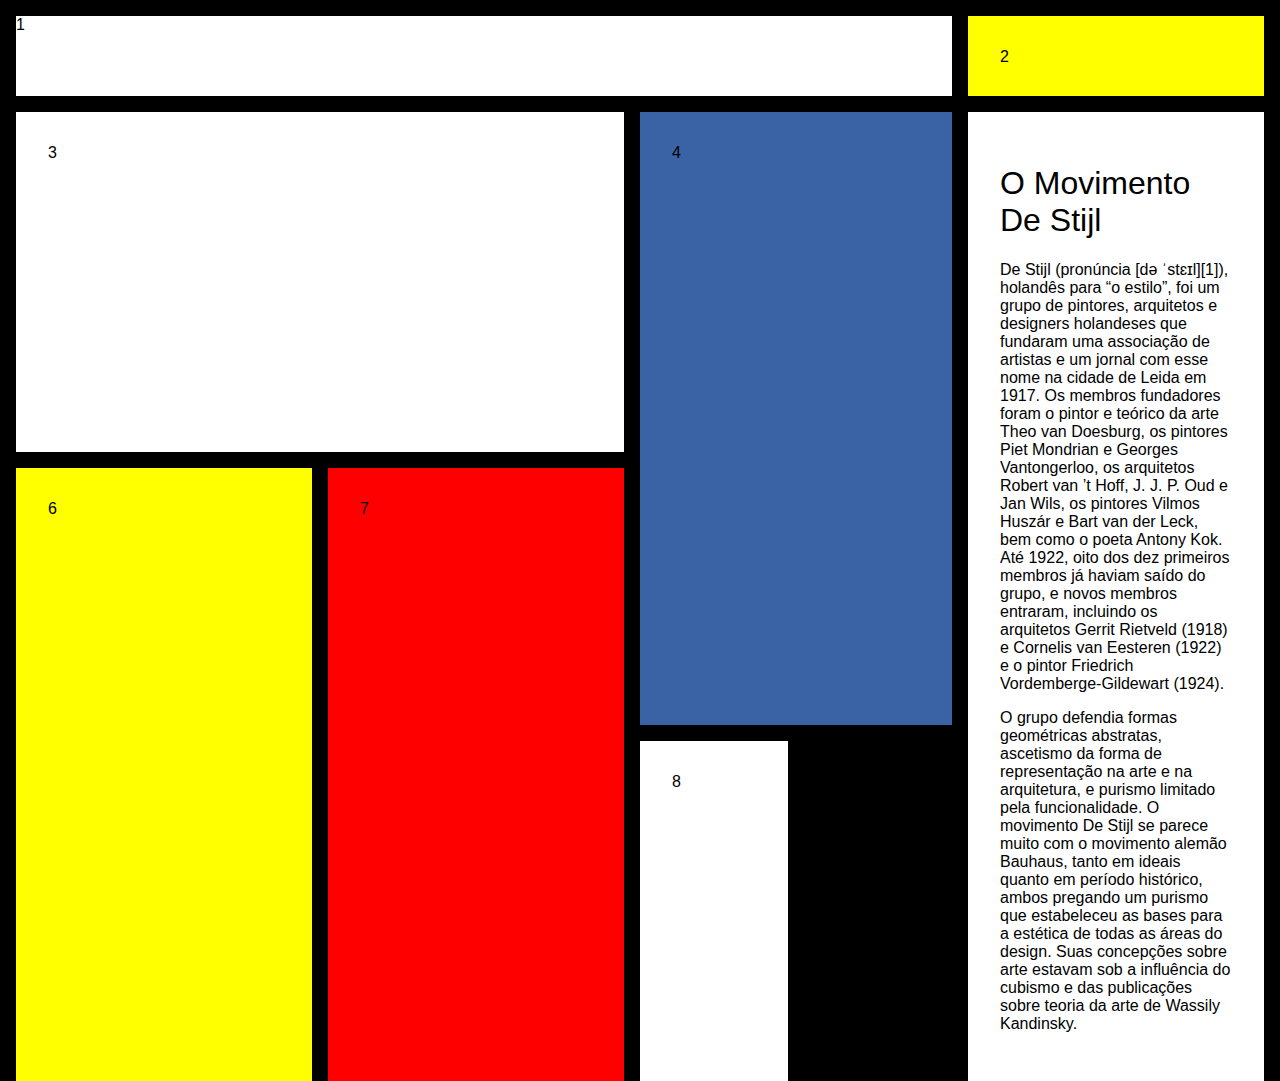
==== C2_Exercicio_CSS_Grid/index.html @ 06c05747 "Animação SVG CssGrid" ====
<!DOCTYPE html>
<html lang="pt-br">
  <head>
    <meta charset="UTF-8" />
    <meta name="viewport" content="width=device-width, initial-scale=1.0" />
    <title>Exercicio CSS Grid</title>
    <link rel="stylesheet" href="style.css" />
  </head>

  <body>
    <div class="page-wrapper">
      <header class="header-1">1</header>
      <header class="header-2 pad-32">2</header>
      <section class="banner pad-32">3</section>
      <section class="mondrian pad-32">4</section>
      <section class="texto pad-32">
        <h1>O Movimento De Stijl</h1>
          De Stijl (pronúncia [də ˈstɛɪl][1]), holandês para “o estilo”, foi um
          grupo de pintores, arquitetos e designers holandeses que fundaram uma
          associação de artistas e um jornal com esse nome na cidade de Leida em
          1917. Os membros fundadores foram o pintor e teórico da arte Theo van
          Doesburg, os pintores Piet Mondrian e Georges Vantongerloo, os
          arquitetos Robert van ’t Hoff, J. J. P. Oud e Jan Wils, os pintores
          Vilmos Huszár e Bart van der Leck, bem como o poeta Antony Kok. Até
          1922, oito dos dez primeiros membros já haviam saído do grupo, e novos
          membros entraram, incluindo os arquitetos Gerrit Rietveld (1918) e
          Cornelis van Eesteren (1922) e o pintor Friedrich
          Vordemberge-Gildewart (1924).
        </p>
        <p>
          O grupo defendia formas geométricas abstratas, ascetismo da forma de
          representação na arte e na arquitetura, e purismo limitado pela
          funcionalidade. O movimento De Stijl se parece muito com o movimento
          alemão Bauhaus, tanto em ideais quanto em período histórico, ambos
          pregando um purismo que estabeleceu as bases para a estética de todas
          as áreas do design. Suas concepções sobre arte estavam sob a
          influência do cubismo e das publicações sobre teoria da arte de
          Wassily Kandinsky.
        </p>
      </section>
      <section class="rietveld pad-32">6</section>
      <section class="vermelho pad-32">7</section>
      <section class="branco pad-32">8</section>
      <section class="preto pad-32">9</section>
    </div>
  </body>
</html>
---- C2_Exercicio_CSS_Grid/style.css ----
* {
  box-sizing: border-box;
  font-family: "Didact Gothic", sans-serif;
  font-weight: normal;
}

body {
  margin: 0;
  padding: 16px;
  background: #000;
}

.page-wrapper {
  display: grid;
  /* column-gap: 16px; */
  /* row-gap: 16px; */
  gap: 16px; /*column-gap e row-gap = 16px*/
  width: 100%;
  height: 100vh;
  /* grid-template-columns: 10% 10% 10% 10% 10% 10% 10% 10% 10%; */
  /* grid-template-columns: 1fr 1fr 1fr 1fr 1fr 1fr 1fr 1fr 1fr; */
  /* grid-template-columns: repeat(3, 1fr); */
  /* grid-template-rows: 3fr 1fr 5fr; */
  /* grid-template-rows: repeat(3, 1fr); */
  /*grid-auto-rows: 250px; */ /*altura fixa para as linhas (rows). NÃO ROLA!*/
  grid-template-columns: 2.5fr 2.5fr 1.25fr 1.25fr 2.5fr;
  grid-template-rows: 80px auto;
  align-items: stretch;
  justify-items: stretch;
}

.pad-32 {
  padding: 32px;
}

.header-1 {
  background: white;
  grid-column: 1/5;
  /* height: 30px;
  width: 100%; */
}

.header-2 {
  background: yellow;
  grid-column: 5/6;
}

.banner {
  background: white;
  grid-column: 1/3;
  grid-row: 2/3;
  /* width: 75px; */
  /* align-self: start;
  justify-self: start; */
}

.mondrian {
  background: #3963a4;
  grid-column: 3/5;
  grid-row: 2/4;
}

.texto {
  background: white;
  grid-column: 5/6;
  grid-row: 2/5;
}

.rietveld {
  background: yellow;
  grid-column: 1/2;
  grid-row: 3/5;
}

.vermelho {
  background: red;
  grid-column: 2/3;
  grid-row: 3/5;
}

.branco {
  background: white;
  grid-column: 3/4;
  grid-row: 4/5;
}

.preto {
  background: black;
  grid-column: 4/5;
  grid-row: 4/5;
}
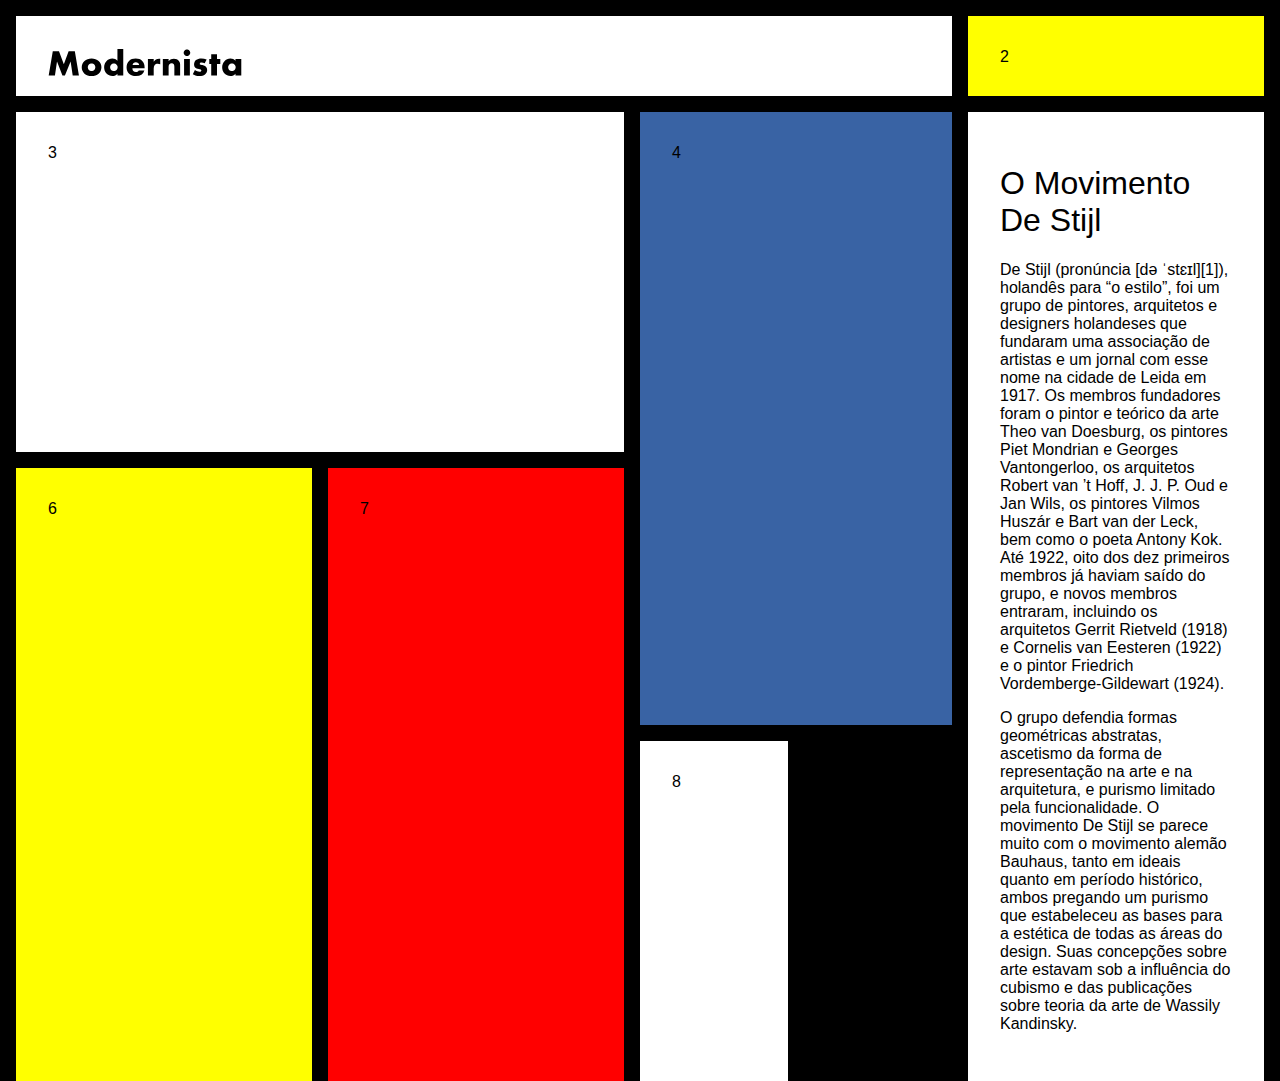
==== commit 926a7115: "Css Grid - Juan" ====
--- a/C2_Exercicio_CSS_Grid/index.html
+++ b/C2_Exercicio_CSS_Grid/index.html
@@ -9,7 +9,9 @@
 
   <body>
     <div class="page-wrapper">
-      <header class="header-1">1</header>
+      <header class="header-1 pad-32">
+        <img src="images/logo.svg">
+      </header>
       <header class="header-2 pad-32">2</header>
       <section class="banner pad-32">3</section>
       <section class="mondrian pad-32">4</section>
